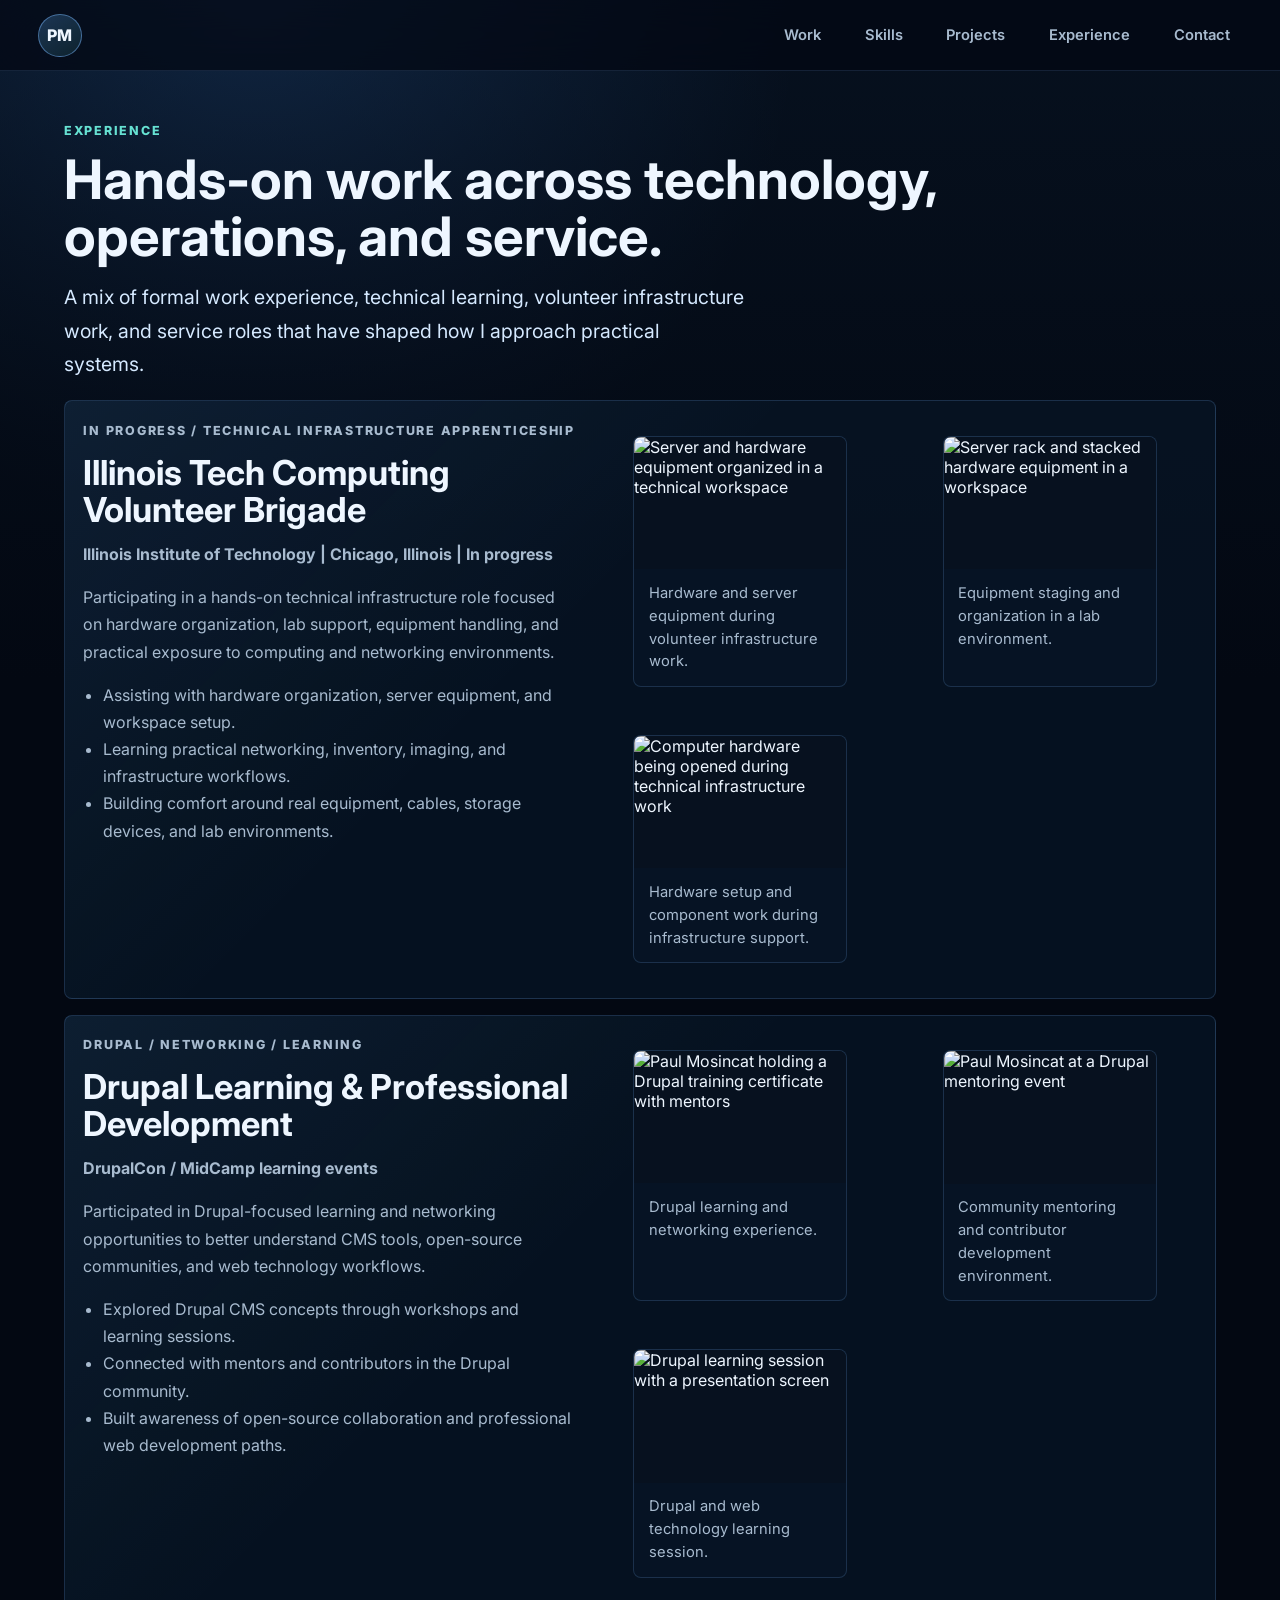
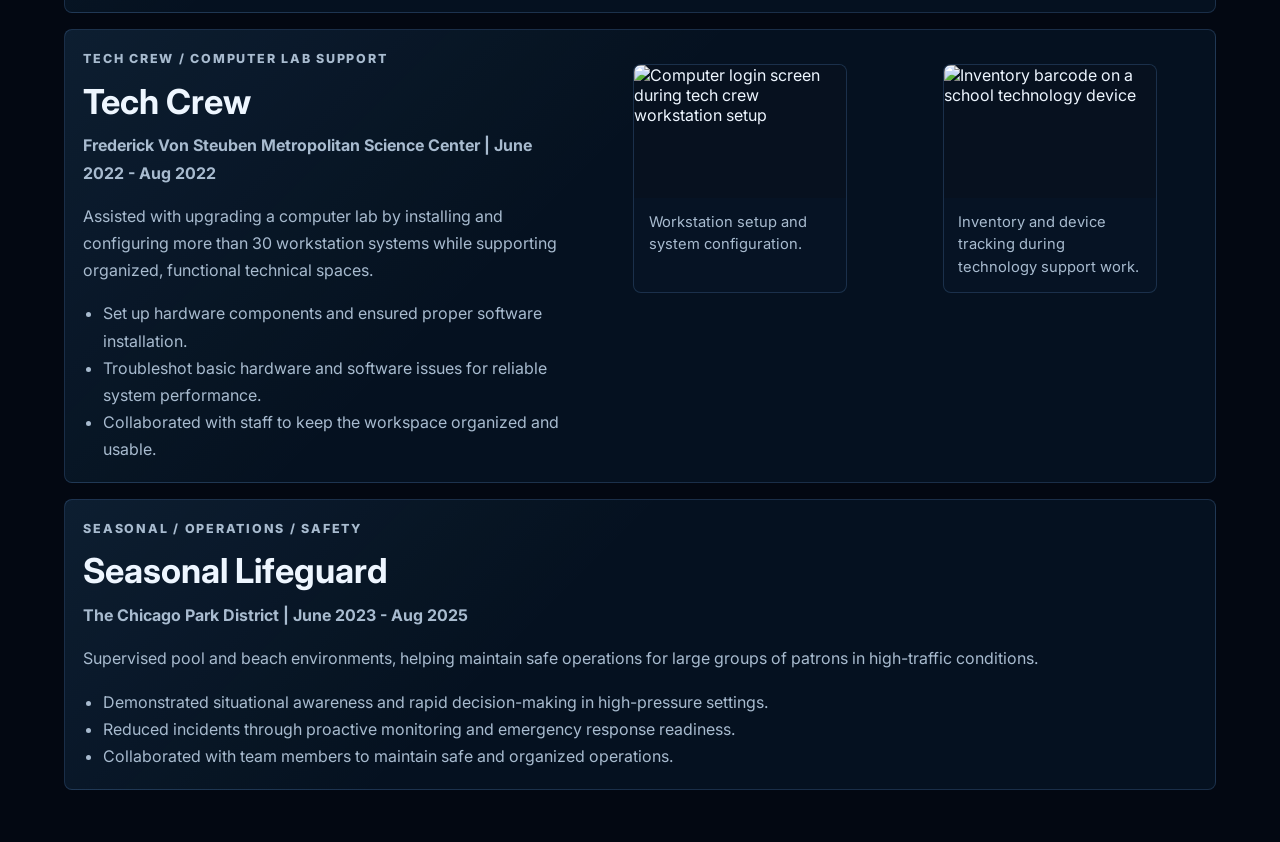
==== experience.html @ fd2a80db "Add files via upload" ====
<!doctype html>
<html lang="en">
  <head>
    <meta charset="utf-8">
    <meta name="viewport" content="width=device-width, initial-scale=1">
    <meta
      name="description"
      content="Experience page for Paul Mosincat, including technical, volunteer, Drupal, tech crew, and lifeguarding work."
    >
    <title>Experience | Paul Mosincat</title>
    <link rel="preconnect" href="https://fonts.googleapis.com">
    <link rel="preconnect" href="https://fonts.gstatic.com" crossorigin>
    <link
      href="https://fonts.googleapis.com/css2?family=Inter:wght@400;500;600;700;800&display=swap"
      rel="stylesheet"
    >
    <link rel="stylesheet" href="styles.css">
  </head>
  <body>
    <a class="skip-link" href="#main-content">Skip to main content</a>
    <header class="site-header">
      <a class="brand" href="index.html" aria-label="Home">PM</a>
      <nav class="nav" aria-label="Primary navigation">
        <a href="index.html#work">Work</a>
        <a href="index.html#skills">Skills</a>
        <a href="index.html#projects">Projects</a>
        <a href="experience.html" aria-current="page">Experience</a>
        <a href="index.html#contact">Contact</a>
      </nav>
    </header>

    <main class="experience-page" id="main-content">
      <section class="experience-hero">
        <p class="section-kicker">Experience</p>
        <h1>Hands-on work across technology, operations, and service.</h1>
        <p class="lead">
          A mix of formal work experience, technical learning, volunteer
          infrastructure work, and service roles that have shaped how I approach
          practical systems.
        </p>
      </section>

      <section class="experience-list" aria-label="Experience list">
        <article class="experience-item">
          <div class="experience-copy">
            <p class="project-type">In Progress / Technical Infrastructure Apprenticeship</p>
            <h2>Illinois Tech Computing Volunteer Brigade</h2>
            <p class="experience-meta">Illinois Institute of Technology | Chicago, Illinois | In progress</p>
            <p>
              Participating in a hands-on technical infrastructure role focused
              on hardware organization, lab support, equipment handling, and
              practical exposure to computing and networking environments.
            </p>
            <ul>
              <li>Assisting with hardware organization, server equipment, and workspace setup.</li>
              <li>Learning practical networking, inventory, imaging, and infrastructure workflows.</li>
              <li>Building comfort around real equipment, cables, storage devices, and lab environments.</li>
            </ul>
          </div>
          <div class="media-grid">
            <figure class="media-card">
              <img src="assets/experience/tech-volunteer-room.jpg" alt="Server and hardware equipment organized in a technical workspace">
              <figcaption>Hardware and server equipment during volunteer infrastructure work.</figcaption>
            </figure>
            <figure class="media-card">
              <img src="assets/experience/tech-volunteer-rack.jpg" alt="Server rack and stacked hardware equipment in a workspace">
              <figcaption>Equipment staging and organization in a lab environment.</figcaption>
            </figure>
            <figure class="media-card">
              <img src="assets/experience/tech-crew-hardware.jpg" alt="Computer hardware being opened during technical infrastructure work">
              <figcaption>Hardware setup and component work during infrastructure support.</figcaption>
            </figure>
          </div>
        </article>

        <article class="experience-item">
          <div class="experience-copy">
            <p class="project-type">Drupal / Networking / Learning</p>
            <h2>Drupal Learning &amp; Professional Development</h2>
            <p class="experience-meta">DrupalCon / MidCamp learning events</p>
            <p>
              Participated in Drupal-focused learning and networking
              opportunities to better understand CMS tools, open-source
              communities, and web technology workflows.
            </p>
            <ul>
              <li>Explored Drupal CMS concepts through workshops and learning sessions.</li>
              <li>Connected with mentors and contributors in the Drupal community.</li>
              <li>Built awareness of open-source collaboration and professional web development paths.</li>
            </ul>
          </div>
          <div class="media-grid">
            <figure class="media-card">
              <img src="assets/experience/drupal-certificate.jpg" alt="Paul Mosincat holding a Drupal training certificate with mentors">
              <figcaption>Drupal learning and networking experience.</figcaption>
            </figure>
            <figure class="media-card">
              <img src="assets/experience/drupal-mentoring.jpg" alt="Paul Mosincat at a Drupal mentoring event">
              <figcaption>Community mentoring and contributor development environment.</figcaption>
            </figure>
            <figure class="media-card">
              <img src="assets/experience/drupal-learning-session.jpg" alt="Drupal learning session with a presentation screen">
              <figcaption>Drupal and web technology learning session.</figcaption>
            </figure>
          </div>
        </article>

        <article class="experience-item">
          <div class="experience-copy">
            <p class="project-type">Tech Crew / Computer Lab Support</p>
            <h2>Tech Crew</h2>
            <p class="experience-meta">Frederick Von Steuben Metropolitan Science Center | June 2022 - Aug 2022</p>
            <p>
              Assisted with upgrading a computer lab by installing and
              configuring more than 30 workstation systems while supporting
              organized, functional technical spaces.
            </p>
            <ul>
              <li>Set up hardware components and ensured proper software installation.</li>
              <li>Troubleshot basic hardware and software issues for reliable system performance.</li>
              <li>Collaborated with staff to keep the workspace organized and usable.</li>
            </ul>
          </div>
          <div class="media-grid">
            <figure class="media-card">
              <img src="assets/experience/tech-crew-login.jpg" alt="Computer login screen during tech crew workstation setup">
              <figcaption>Workstation setup and system configuration.</figcaption>
            </figure>
            <figure class="media-card">
              <img src="assets/experience/tech-crew-barcode.jpg" alt="Inventory barcode on a school technology device">
              <figcaption>Inventory and device tracking during technology support work.</figcaption>
            </figure>
          </div>
        </article>

        <article class="experience-item">
          <div class="experience-copy">
            <p class="project-type">Seasonal / Operations / Safety</p>
            <h2>Seasonal Lifeguard</h2>
            <p class="experience-meta">The Chicago Park District | June 2023 - Aug 2025</p>
            <p>
              Supervised pool and beach environments, helping maintain safe
              operations for large groups of patrons in high-traffic conditions.
            </p>
            <ul>
              <li>Demonstrated situational awareness and rapid decision-making in high-pressure settings.</li>
              <li>Reduced incidents through proactive monitoring and emergency response readiness.</li>
              <li>Collaborated with team members to maintain safe and organized operations.</li>
            </ul>
          </div>
        </article>
      </section>
    </main>
  </body>
</html>
---- styles.css ----
:root {
  --bg: #07111f;
  --bg-deep: #030812;
  --panel: rgba(9, 24, 42, 0.78);
  --panel-solid: #0d2036;
  --line: rgba(122, 184, 255, 0.24);
  --line-strong: rgba(122, 184, 255, 0.48);
  --text: #eef6ff;
  --muted: #a8bbcf;
  --soft: #d5e9ff;
  --accent: #63b3ff;
  --accent-2: #66e1d2;
  --success: #9df0b2;
  --shadow: 0 24px 80px rgba(0, 0, 0, 0.36);
  --container: min(72rem, 92%);
  --narrow-container: min(56rem, 92%);
  --section-space: 3.25rem;
  --page-space: 3.25rem;
  --stack-gap: 1rem;
}

* {
  box-sizing: border-box;
}

html {
  scroll-behavior: smooth;
  scroll-padding-top: 5.5rem;
}

@media (prefers-reduced-motion: reduce) {
  html {
    scroll-behavior: auto;
  }

  *,
  *::before,
  *::after {
    animation-duration: 0.001ms !important;
    animation-iteration-count: 1 !important;
    scroll-behavior: auto !important;
    transition-duration: 0.001ms !important;
  }
}

body {
  margin: 0;
  overflow-x: hidden;
  font-family: Inter, system-ui, -apple-system, BlinkMacSystemFont, "Segoe UI", sans-serif;
  color: var(--text);
  background:
    linear-gradient(180deg, rgba(5, 16, 30, 0.3), var(--bg-deep) 680px),
    radial-gradient(circle at 20% 0%, rgba(70, 151, 255, 0.24), transparent 34rem),
    var(--bg);
}

a {
  color: inherit;
}

a:focus-visible,
button:focus-visible {
  outline: 3px solid var(--accent-2);
  outline-offset: 4px;
}

.skip-link {
  position: absolute;
  left: 1rem;
  top: 1rem;
  z-index: 20;
  transform: translateY(-160%);
  padding: 0.75rem 1rem;
  border-radius: 6px;
  color: #06101d;
  background: var(--accent-2);
  font-weight: 800;
  text-decoration: none;
}

.skip-link:focus {
  transform: translateY(0);
}

.site-header {
  position: sticky;
  top: 0;
  z-index: 10;
  display: flex;
  align-items: center;
  justify-content: space-between;
  gap: 1rem;
  width: 100%;
  padding: 0.85rem max(1rem, 3%);
  background: rgba(3, 8, 18, 0.72);
  border-bottom: 1px solid rgba(122, 184, 255, 0.14);
  backdrop-filter: blur(18px);
}

.brand {
  display: inline-grid;
  width: 2.7rem;
  height: 2.7rem;
  place-items: center;
  border: 1px solid var(--line-strong);
  border-radius: 50%;
  color: var(--text);
  font-weight: 800;
  text-decoration: none;
  background: linear-gradient(145deg, rgba(99, 179, 255, 0.25), rgba(102, 225, 210, 0.1));
}

.nav {
  display: flex;
  align-items: center;
  justify-content: flex-end;
  gap: 1.35rem;
  min-width: 0;
  flex-wrap: wrap;
  color: var(--muted);
  font-size: 0.92rem;
  font-weight: 600;
}

.nav a {
  padding: 0.55rem 0.7rem;
  border-radius: 6px;
  white-space: nowrap;
  text-decoration: none;
  transition: color 180ms ease, background-color 180ms ease;
}

.nav a:hover,
.nav a:focus-visible {
  color: var(--text);
  background: rgba(99, 179, 255, 0.12);
}

.hero {
  position: relative;
  min-height: 34rem;
  overflow: hidden;
  border-bottom: 1px solid rgba(122, 184, 255, 0.16);
}

.hero-bg {
  position: absolute;
  inset: 0;
  background:
    linear-gradient(90deg, rgba(3, 8, 18, 0.88), rgba(7, 17, 31, 0.5) 44%, rgba(3, 8, 18, 0.94)),
    linear-gradient(180deg, transparent, rgba(3, 8, 18, 0.92)),
    repeating-linear-gradient(90deg, transparent 0 78px, rgba(122, 184, 255, 0.06) 79px 80px),
    repeating-linear-gradient(0deg, transparent 0 78px, rgba(122, 184, 255, 0.05) 79px 80px);
}

.city,
.server-racks,
.network-lines {
  position: absolute;
  inset: auto 0 0;
  pointer-events: none;
}

.city {
  left: 0;
  width: 42%;
  height: 45%;
  opacity: 0.66;
  background:
    linear-gradient(to top, #0b1728 0 42%, transparent 42%),
    linear-gradient(to top, #102640 0 64%, transparent 64%) 7% 100% / 9% 74%,
    linear-gradient(to top, #132d4b 0 72%, transparent 72%) 19% 100% / 11% 86%,
    linear-gradient(to top, #0d223a 0 58%, transparent 58%) 34% 100% / 10% 68%,
    linear-gradient(to top, #173657 0 77%, transparent 77%) 48% 100% / 12% 82%,
    linear-gradient(to top, #102640 0 51%, transparent 51%) 64% 100% / 9% 62%,
    linear-gradient(to top, #14304e 0 69%, transparent 69%) 78% 100% / 10% 74%;
  background-repeat: no-repeat;
  filter: drop-shadow(0 -18px 34px rgba(99, 179, 255, 0.12));
}

.server-racks {
  right: 0;
  left: auto;
  width: 42%;
  height: 100%;
  opacity: 0.54;
  background:
    repeating-linear-gradient(90deg, rgba(99, 179, 255, 0.08) 0 1px, transparent 1px 28px),
    repeating-linear-gradient(0deg, rgba(99, 179, 255, 0.09) 0 1px, transparent 1px 18px),
    linear-gradient(90deg, transparent, rgba(28, 90, 150, 0.42));
  mask-image: linear-gradient(90deg, transparent, black 22%);
}

.network-lines {
  top: 0;
  height: 58%;
  opacity: 0.76;
  background:
    radial-gradient(circle at 14% 34%, var(--accent) 0 2px, transparent 3px),
    radial-gradient(circle at 30% 14%, var(--soft) 0 2px, transparent 3px),
    radial-gradient(circle at 48% 42%, var(--accent-2) 0 2px, transparent 3px),
    radial-gradient(circle at 66% 22%, var(--accent) 0 2px, transparent 3px),
    radial-gradient(circle at 82% 44%, var(--soft) 0 2px, transparent 3px),
    linear-gradient(25deg, transparent 14%, rgba(122, 184, 255, 0.38) 14.2%, transparent 14.6%),
    linear-gradient(338deg, transparent 29%, rgba(122, 184, 255, 0.28) 29.2%, transparent 29.6%),
    linear-gradient(12deg, transparent 47%, rgba(102, 225, 210, 0.25) 47.2%, transparent 47.5%);
}

.hero-content {
  position: relative;
  z-index: 1;
  display: grid;
  grid-template-columns: minmax(10rem, 28%) minmax(0, 1fr);
  align-items: center;
  gap: 6%;
  min-height: 34rem;
  width: var(--container);
  margin: 0 auto;
  padding: 4.5rem 0;
}

.profile-card {
  display: grid;
  justify-items: center;
  gap: 0.9rem;
}

.avatar {
  width: min(100%, 13.5rem);
  min-width: 8rem;
  aspect-ratio: 1;
  border: 5px solid rgba(238, 246, 255, 0.92);
  border-radius: 50%;
  object-fit: cover;
  object-position: center;
  box-shadow: var(--shadow);
}

.availability {
  margin: 0;
  color: var(--success);
  font-size: 0.82rem;
  font-weight: 800;
  letter-spacing: 0.08em;
  text-transform: uppercase;
}

.intro {
  max-width: 760px;
}

.eyebrow,
.section-kicker,
.project-type {
  color: var(--accent-2);
  font-size: 0.78rem;
  font-weight: 800;
  letter-spacing: 0.14em;
  margin: 0 0 0.8rem;
  text-transform: uppercase;
}

h1,
h2,
h3,
p {
  margin-top: 0;
}

h1 {
  max-width: 860px;
  margin-bottom: 1rem;
  font-size: 5.9rem;
  line-height: 0.92;
}

h2 {
  margin-bottom: 0.8rem;
  font-size: 3.05rem;
  line-height: 1.02;
}

h3 {
  margin-bottom: 0.65rem;
  font-size: 1.12rem;
}

.lead {
  max-width: 680px;
  color: var(--soft);
  font-size: 1.22rem;
  line-height: 1.7;
}

.hero-actions,
.contact-actions {
  display: flex;
  flex-wrap: wrap;
  gap: 0.85rem;
  margin-top: 1.6rem;
}

.button {
  display: inline-flex;
  min-height: 2.9rem;
  align-items: center;
  justify-content: center;
  padding: 0.8rem 1.05rem;
  border-radius: 6px;
  font-weight: 800;
  text-decoration: none;
}

.primary {
  color: #06101d;
  background: linear-gradient(135deg, var(--accent), var(--accent-2));
}

.secondary {
  color: var(--text);
  border: 1px solid var(--line-strong);
  background: rgba(8, 21, 38, 0.58);
}

.section {
  scroll-margin-top: 5.5rem;
  width: var(--container);
  margin: 0 auto;
  padding: var(--section-space) 0;
}

.about {
  display: grid;
  grid-template-columns: 0.9fr 1.1fr;
  gap: 5%;
  color: var(--soft);
  font-size: 1.1rem;
  line-height: 1.8;
}

.about h2,
.split h2,
.section-heading h2,
.contact h2 {
  color: var(--text);
}

.stats {
  display: grid;
  grid-template-columns: repeat(3, 1fr);
  gap: var(--stack-gap);
  padding-top: 0;
}

.stats article,
.project-card {
  min-height: 100%;
  border: 1px solid rgba(122, 184, 255, 0.18);
  border-radius: 8px;
  background: linear-gradient(180deg, rgba(13, 32, 54, 0.92), rgba(8, 20, 35, 0.72));
  box-shadow: 0 18px 60px rgba(0, 0, 0, 0.22);
}

.stats article {
  padding: 1.35rem;
}

.stats span {
  display: block;
  margin-bottom: 1.2rem;
  color: var(--accent);
  font-weight: 800;
}

.stats p,
.project-card p,
.split p,
.contact p {
  color: var(--muted);
  line-height: 1.7;
}

.project-card .project-meta {
  margin-top: 0.35rem;
  color: var(--soft);
  font-size: 0.92rem;
  font-weight: 700;
}

.split {
  display: grid;
  grid-template-columns: minmax(16rem, 0.8fr) minmax(0, 1.2fr);
  gap: 4%;
  align-items: start;
}

.split > div:first-child {
  position: sticky;
  top: 6rem;
}

.skill-groups {
  display: grid;
  gap: 0.75rem;
}

.skill-group {
  padding: 0.85rem 1rem;
  border: 1px solid rgba(122, 184, 255, 0.18);
  border-radius: 8px;
  background: rgba(8, 21, 38, 0.58);
}

.skill-group h3 {
  margin-bottom: 0.7rem;
  color: var(--text);
  font-size: 1rem;
}

.skill-grid {
  display: flex;
  flex-wrap: wrap;
  gap: 0.55rem;
}

.skill-grid span {
  padding: 0.58rem 0.75rem;
  border: 1px solid rgba(122, 184, 255, 0.2);
  border-radius: 6px;
  color: var(--soft);
  background: rgba(10, 26, 45, 0.82);
}

.section-heading {
  display: flex;
  align-items: end;
  justify-content: space-between;
  gap: 1.5rem;
  margin-bottom: 1.4rem;
}

.text-link,
.project-card a {
  color: var(--accent-2);
  font-weight: 800;
  text-decoration: none;
}

.text-link:hover,
.project-card a:hover {
  text-decoration: underline;
}

.project-carousel {
  display: grid;
  grid-template-columns: 3rem minmax(0, 1fr) 3rem;
  align-items: stretch;
  gap: var(--stack-gap);
}

.project-window {
  overflow: hidden;
}

.project-track {
  display: flex;
  transition: transform 240ms ease;
}

.project-card {
  display: flex;
  min-width: 100%;
  min-height: 15rem;
  flex-direction: column;
  padding: 1.35rem;
}

.project-card a {
  margin-top: auto;
}

.carousel-button {
  width: 3rem;
  min-height: 100%;
  border: 1px solid rgba(122, 184, 255, 0.22);
  border-radius: 8px;
  color: var(--text);
  background: rgba(8, 21, 38, 0.72);
  cursor: pointer;
  font-size: 2rem;
  line-height: 1;
}

.carousel-button:hover {
  border-color: var(--line-strong);
  background: rgba(13, 32, 54, 0.92);
}

.carousel-dots {
  display: flex;
  justify-content: center;
  gap: 0.55rem;
  margin-top: 1rem;
}

.carousel-dots button {
  width: 0.65rem;
  height: 0.65rem;
  border: 0;
  border-radius: 50%;
  background: rgba(168, 187, 207, 0.44);
  cursor: pointer;
}

.carousel-dots button[aria-current="true"] {
  background: var(--accent-2);
}

.carousel-controls {
  display: flex;
  justify-content: center;
  margin-top: 0.9rem;
}

.text-button {
  border: 0;
  color: var(--accent-2);
  background: transparent;
  cursor: pointer;
  font: inherit;
  font-weight: 800;
}

.text-button:hover {
  text-decoration: underline;
}

.project-page {
  width: var(--narrow-container);
  margin: 0 auto;
  padding: var(--page-space) 0;
}

.experience-page {
  width: var(--container);
  margin: 0 auto;
  padding: var(--page-space) 0;
}

.experience-hero {
  max-width: 58rem;
  margin-bottom: var(--stack-gap);
}

.experience-hero h1,
.project-page h1 {
  max-width: 58rem;
  font-size: 3.4rem;
  line-height: 1.05;
}

.experience-list {
  display: grid;
  gap: var(--stack-gap);
}

.experience-item {
  display: grid;
  grid-template-columns: minmax(0, 0.9fr) minmax(18rem, 1.1fr);
  gap: var(--stack-gap);
  align-items: start;
  padding: 1.15rem;
  border: 1px solid rgba(122, 184, 255, 0.18);
  border-radius: 8px;
  background:
    linear-gradient(135deg, rgba(99, 179, 255, 0.08), transparent 42%),
    rgba(8, 21, 38, 0.72);
}

.experience-item:last-child {
  grid-template-columns: 1fr;
}

.experience-copy p,
.experience-copy li {
  color: var(--muted);
  line-height: 1.7;
}

.experience-item h2 {
  max-width: 34rem;
  font-size: 2.15rem;
  line-height: 1.08;
}

.experience-copy ul {
  margin: 0.85rem 0 0;
  padding-left: 1.2rem;
}

.experience-meta {
  margin-bottom: 1rem;
  color: var(--soft);
  font-weight: 700;
}

.project-page .lead {
  max-width: 760px;
}

.project-details {
  display: grid;
  gap: var(--stack-gap);
  margin-top: var(--stack-gap);
}

.detail-block {
  padding: 1.15rem;
  border: 1px solid rgba(122, 184, 255, 0.18);
  border-radius: 8px;
  background: rgba(8, 21, 38, 0.72);
}

.detail-block ul {
  margin: 0;
  padding-left: 1.2rem;
  color: var(--muted);
  line-height: 1.8;
}

.process-media {
  display: grid;
  gap: var(--stack-gap);
  margin-top: var(--stack-gap);
}

.media-grid {
  display: grid;
  grid-template-columns: repeat(2, minmax(0, 1fr));
  gap: var(--stack-gap);
}

.media-card {
  overflow: hidden;
  border: 1px solid rgba(122, 184, 255, 0.18);
  border-radius: 8px;
  background: rgba(8, 21, 38, 0.72);
}

.media-card img,
.media-card video,
.artifact-preview {
  display: block;
  width: 100%;
  aspect-ratio: 16 / 10;
  object-fit: cover;
  background: #07111f;
}

.artifact-preview {
  min-height: 24rem;
  border: 0;
}

.media-card figcaption,
.artifact-link {
  display: block;
  padding: 0.8rem 0.9rem;
  color: var(--muted);
  font-size: 0.92rem;
  line-height: 1.55;
}

.artifact-link {
  color: var(--accent-2);
  font-weight: 800;
  text-decoration: none;
}

.back-link {
  display: inline-block;
  margin-bottom: 2rem;
  color: var(--accent-2);
  font-weight: 800;
  text-decoration: none;
}

.contact {
  scroll-margin-top: 5.5rem;
  display: flex;
  width: var(--container);
  align-items: center;
  justify-content: space-between;
  gap: 2rem;
  margin: var(--section-space) auto;
  padding: 2rem;
  border: 1px solid rgba(122, 184, 255, 0.22);
  border-radius: 8px;
  background:
    linear-gradient(135deg, rgba(99, 179, 255, 0.14), transparent 42%),
    rgba(8, 21, 38, 0.86);
}

.contact > div:first-child {
  max-width: 650px;
}

@media (max-width: 1100px) {
  .hero-content {
    grid-template-columns: minmax(9rem, 26%) minmax(0, 1fr);
    gap: 4%;
  }

  h1 {
    font-size: 5rem;
  }
}

@media (max-width: 820px) {
  .site-header {
    align-items: center;
  }

  .nav {
    gap: 0.9rem;
    justify-content: flex-end;
  }

  .hero-content,
  .about,
  .split,
  .stats {
    grid-template-columns: 1fr;
  }

  .hero-content {
    align-items: center;
    gap: 2rem;
    min-height: auto;
    padding: 5rem 0 4rem;
  }

  h1 {
    font-size: 4.25rem;
  }

  h2 {
    font-size: 2.45rem;
  }

  .lead {
    font-size: 1.12rem;
  }

  .profile-card {
    justify-items: start;
  }

  .split > div:first-child {
    position: static;
  }

  .city,
  .server-racks {
    width: 70%;
  }

  .section-heading,
  .contact {
    align-items: flex-start;
    flex-direction: column;
  }

  .project-carousel {
    grid-template-columns: 2.6rem minmax(0, 1fr) 2.6rem;
  }

  .carousel-button {
    width: 2.6rem;
  }

  .project-page h1 {
    font-size: 3.1rem;
  }

  .experience-hero h1 {
    font-size: 3.1rem;
  }

  .experience-item {
    grid-template-columns: 1fr;
  }

  .media-grid {
    grid-template-columns: 1fr;
  }

  .artifact-preview {
    min-height: 18rem;
  }
}

@media (max-width: 520px) {
  .site-header {
    position: sticky;
    align-items: flex-start;
  }

  .nav {
    gap: 0.65rem;
    font-size: 0.84rem;
    max-width: 14rem;
  }

  .hero {
    min-height: auto;
  }

  .hero-content {
    min-height: auto;
    padding: 3.5rem 0 3rem;
  }

  h1 {
    font-size: 2.75rem;
  }

  h2 {
    font-size: 2rem;
  }

  .experience-hero h1 {
    font-size: 2.75rem;
  }

  .button {
    width: 100%;
  }
}

@media (max-height: 760px) and (min-width: 821px) {
  .hero,
  .hero-content {
    min-height: auto;
  }

  .hero-content {
    padding: 4rem 0 3rem;
  }

  h1 {
    font-size: 4.8rem;
  }
}
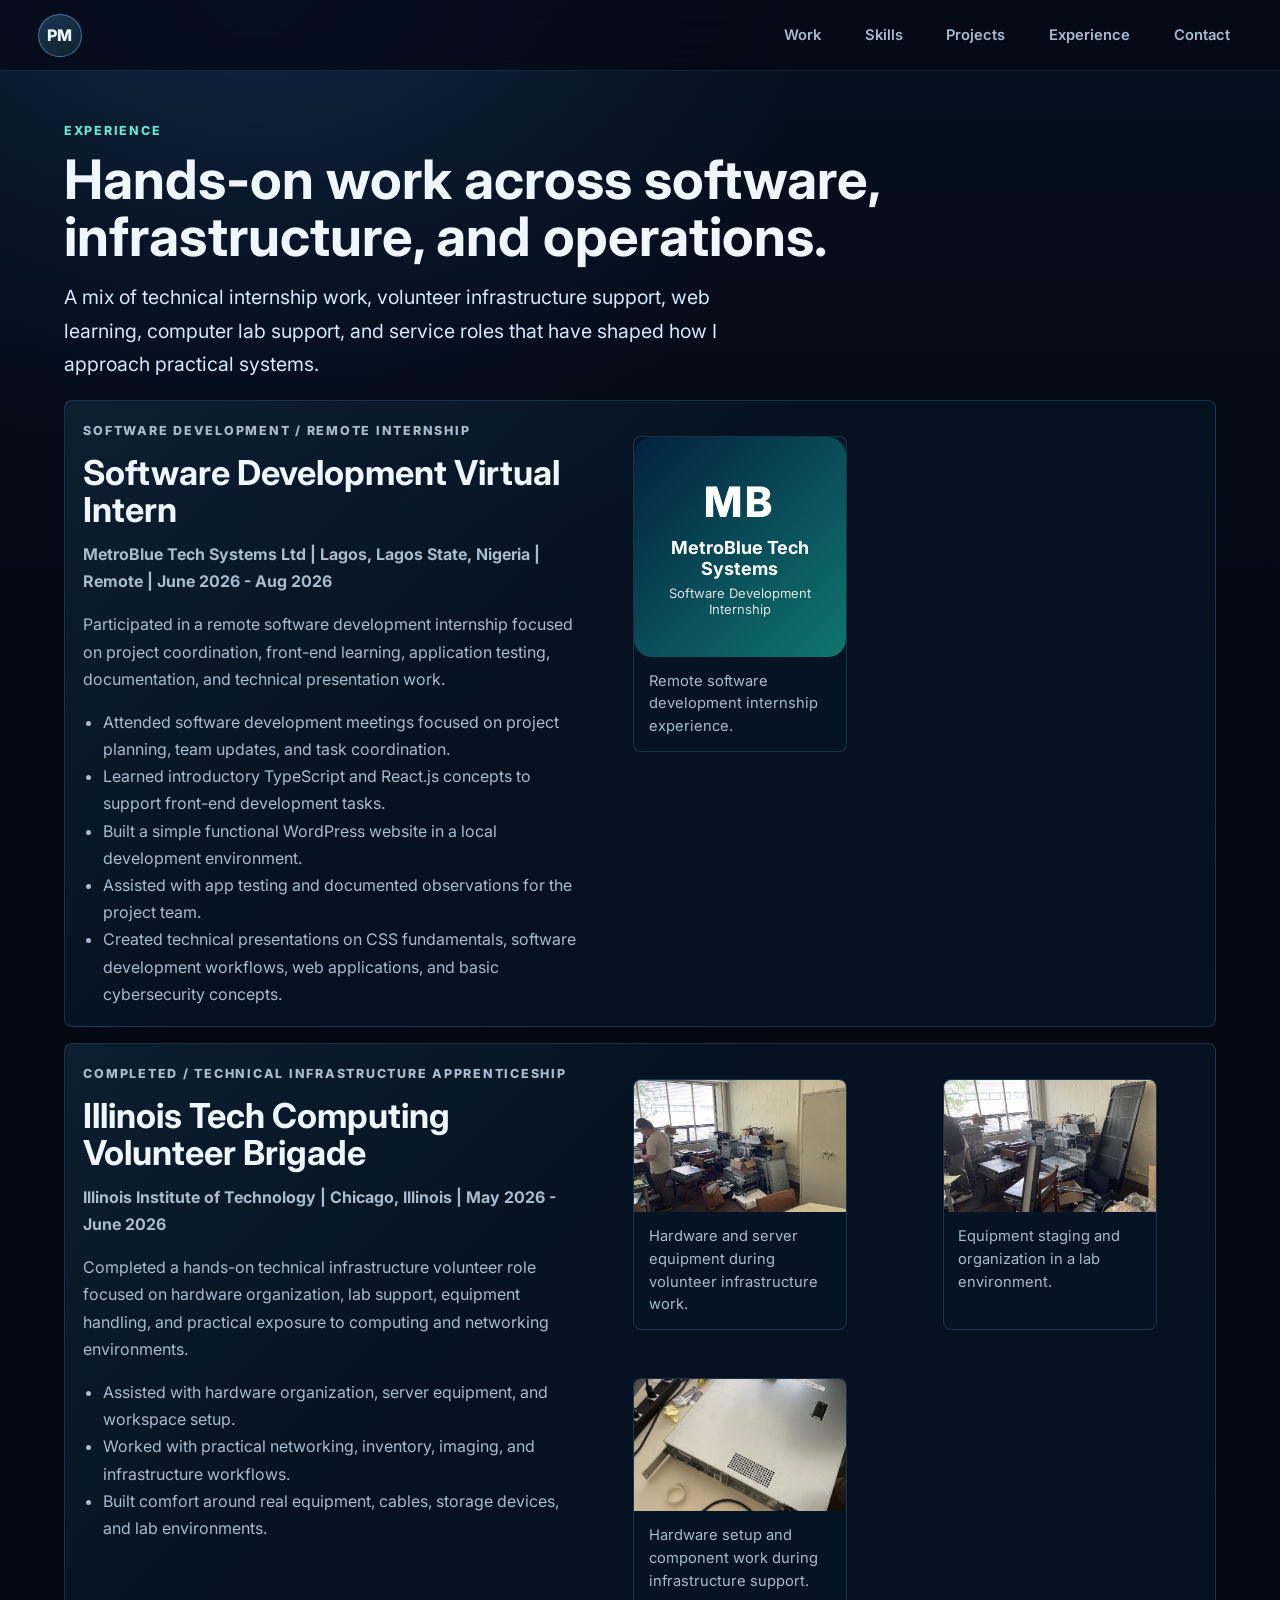
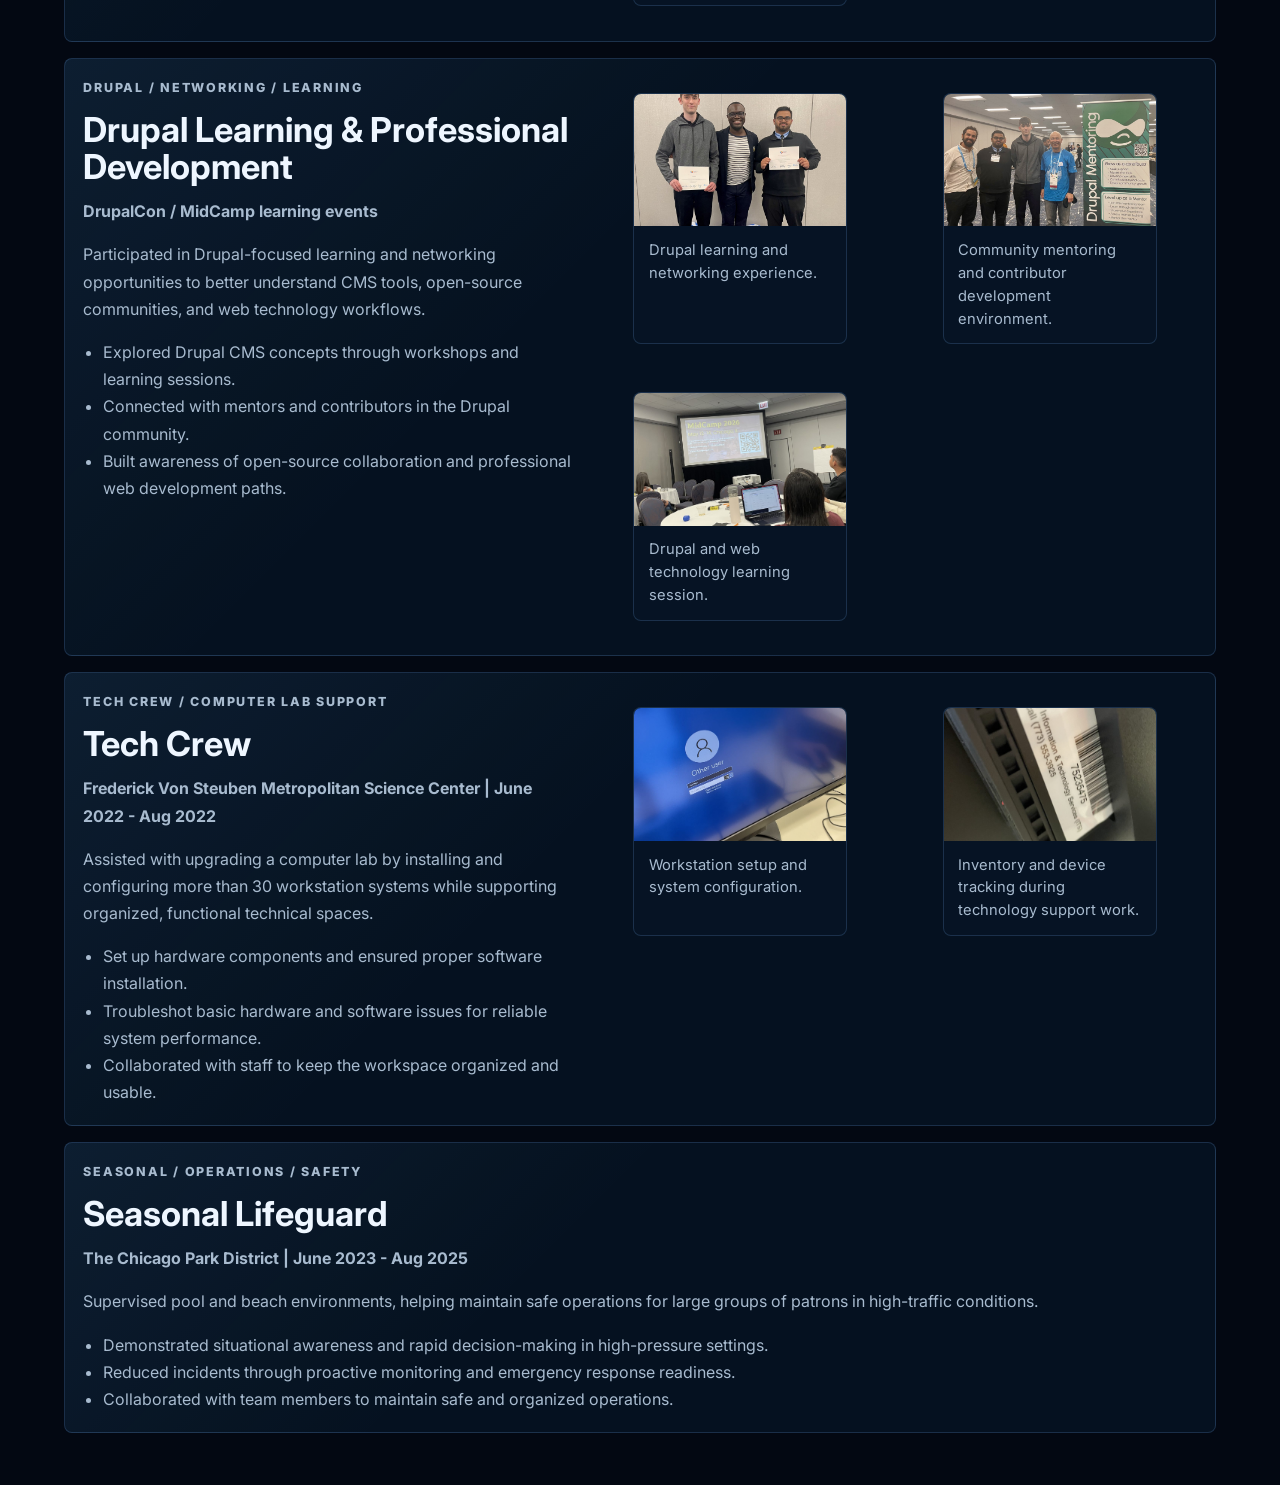
==== commit c2b346e2: "Revise experience details for clarity and relevance Updated the experience page to reflect new inter" ====
--- a/experience.html
+++ b/experience.html
@@ -5,7 +5,7 @@
     <meta name="viewport" content="width=device-width, initial-scale=1">
     <meta
       name="description"
-      content="Experience page for Paul Mosincat, including technical, volunteer, Drupal, tech crew, and lifeguarding work."
+      content="Experience page for Paul Mosincat, including software development, technical infrastructure, Drupal, tech crew, and service work."
     >
     <title>Experience | Paul Mosincat</title>
     <link rel="preconnect" href="https://fonts.googleapis.com">
@@ -32,29 +32,65 @@
     <main class="experience-page" id="main-content">
       <section class="experience-hero">
         <p class="section-kicker">Experience</p>
-        <h1>Hands-on work across technology, operations, and service.</h1>
+        <h1>Hands-on work across software, infrastructure, and operations.</h1>
         <p class="lead">
-          A mix of formal work experience, technical learning, volunteer
-          infrastructure work, and service roles that have shaped how I approach
-          practical systems.
+          A mix of technical internship work, volunteer infrastructure support,
+          web learning, computer lab support, and service roles that have shaped
+          how I approach practical systems.
         </p>
       </section>
 
       <section class="experience-list" aria-label="Experience list">
         <article class="experience-item">
           <div class="experience-copy">
-            <p class="project-type">In Progress / Technical Infrastructure Apprenticeship</p>
+            <p class="project-type">Software Development / Remote Internship</p>
+            <h2>Software Development Virtual Intern</h2>
+            <p class="experience-meta">MetroBlue Tech Systems Ltd | Lagos, Lagos State, Nigeria | Remote | June 2026 - Aug 2026</p>
+            <p>
+              Participated in a remote software development internship focused
+              on project coordination, front-end learning, application testing,
+              documentation, and technical presentation work.
+            </p>
+            <ul>
+              <li>Attended software development meetings focused on project planning, team updates, and task coordination.</li>
+              <li>Learned introductory TypeScript and React.js concepts to support front-end development tasks.</li>
+              <li>Built a simple functional WordPress website in a local development environment.</li>
+              <li>Assisted with app testing and documented observations for the project team.</li>
+              <li>Created technical presentations on CSS fundamentals, software development workflows, web applications, and basic cybersecurity concepts.</li>
+            </ul>
+          </div>
+          <div class="media-grid">
+            <figure class="media-card">
+              <div
+                role="img"
+                aria-label="MetroBlue Tech Systems logo-style card"
+                style="display: grid; place-items: center; min-height: 220px; border-radius: 18px; background: linear-gradient(135deg, #03213f, #0f766e); color: white; text-align: center; padding: 24px;"
+              >
+                <div>
+                  <div style="font-size: 42px; font-weight: 800; letter-spacing: 0.08em;">MB</div>
+                  <div style="margin-top: 10px; font-size: 18px; font-weight: 700;">MetroBlue Tech Systems</div>
+                  <div style="margin-top: 6px; font-size: 13px; opacity: 0.85;">Software Development Internship</div>
+                </div>
+              </div>
+              <figcaption>Remote software development internship experience.</figcaption>
+            </figure>
+          </div>
+        </article>
+
+        <article class="experience-item">
+          <div class="experience-copy">
+            <p class="project-type">Completed / Technical Infrastructure Apprenticeship</p>
             <h2>Illinois Tech Computing Volunteer Brigade</h2>
-            <p class="experience-meta">Illinois Institute of Technology | Chicago, Illinois | In progress</p>
+            <p class="experience-meta">Illinois Institute of Technology | Chicago, Illinois | May 2026 - June 2026</p>
             <p>
-              Participating in a hands-on technical infrastructure role focused
+              Completed a hands-on technical infrastructure volunteer role focused
               on hardware organization, lab support, equipment handling, and
               practical exposure to computing and networking environments.
             </p>
             <ul>
-              <li>Assisting with hardware organization, server equipment, and workspace setup.</li>
-              <li>Learning practical networking, inventory, imaging, and infrastructure workflows.</li>
-              <li>Building comfort around real equipment, cables, storage devices, and lab environments.</li>
+              <li>Assisted with hardware organization, server equipment, and workspace setup.</li>
+              <li>Worked with practical networking, inventory, imaging, and infrastructure workflows.</li>
+              <li>Built comfort around real equipment, cables, storage devices, and lab environments.</li>
             </ul>
           </div>
           <div class="media-grid">
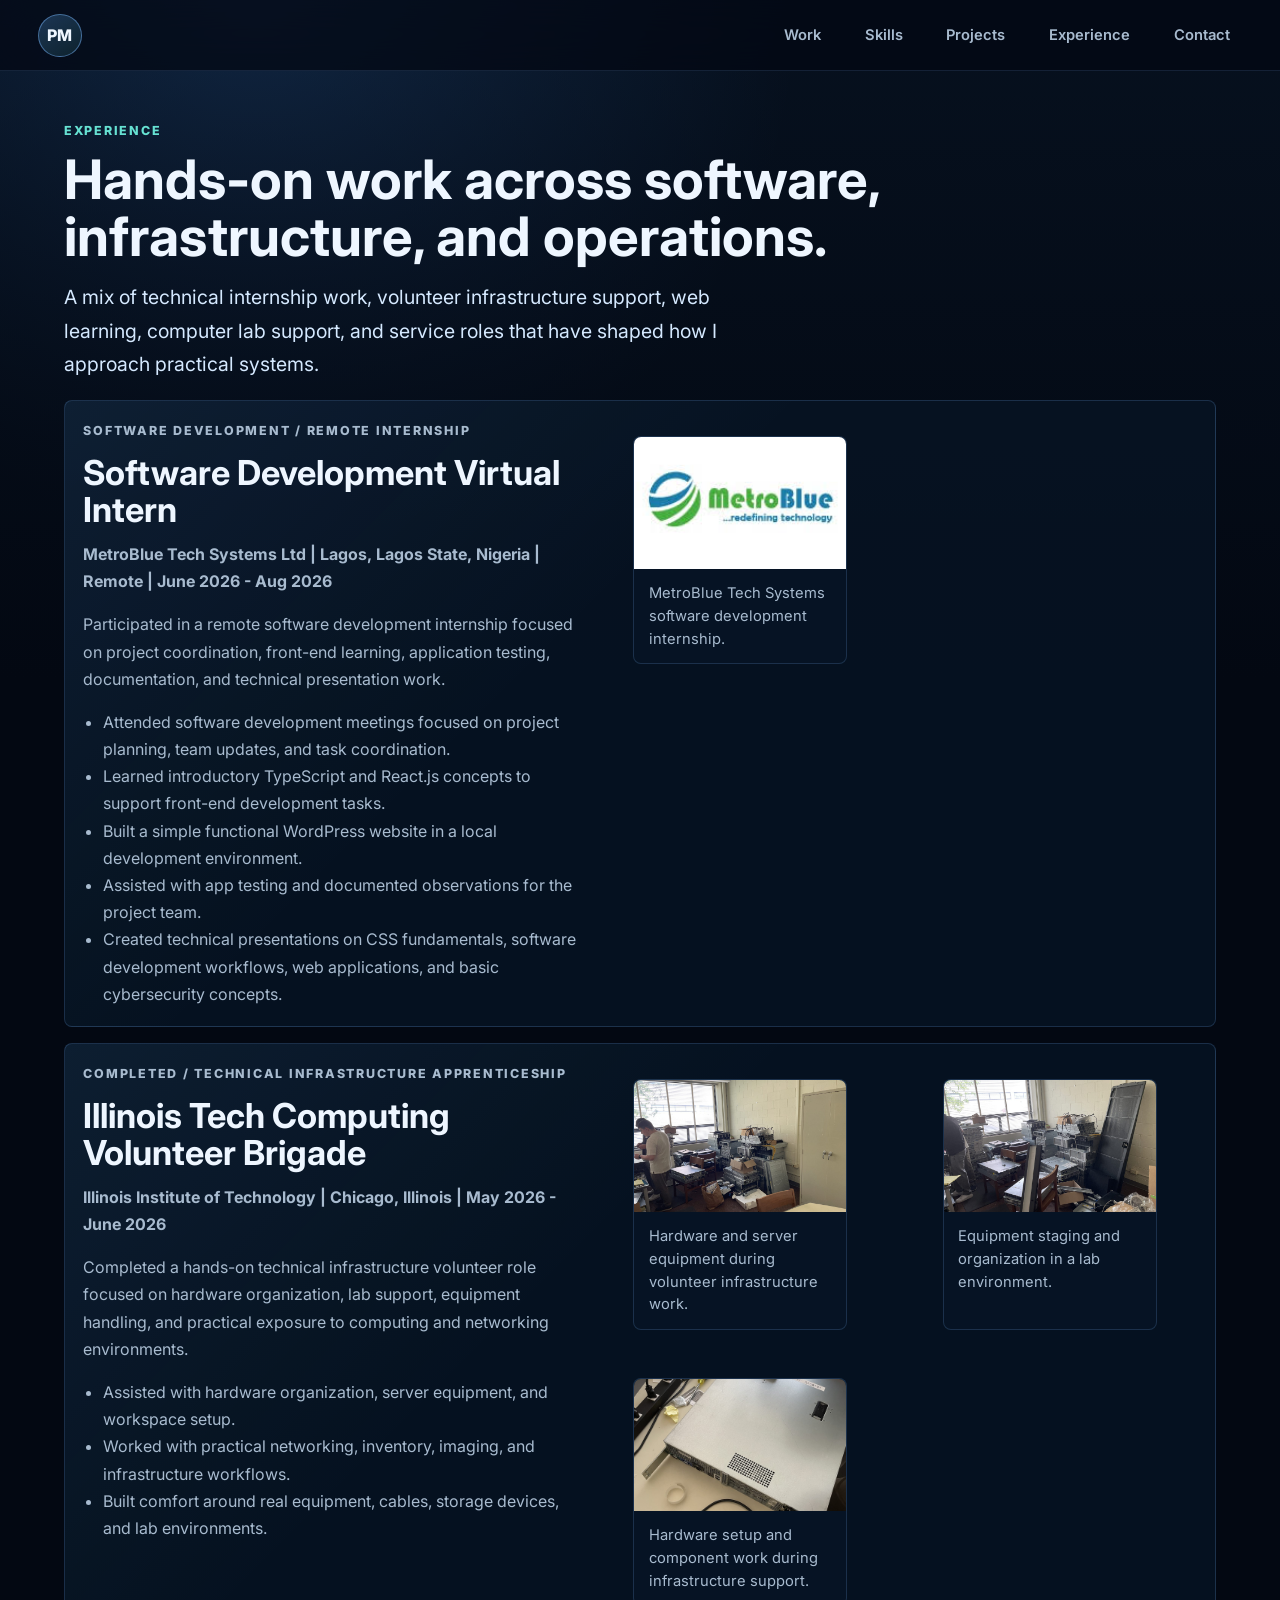
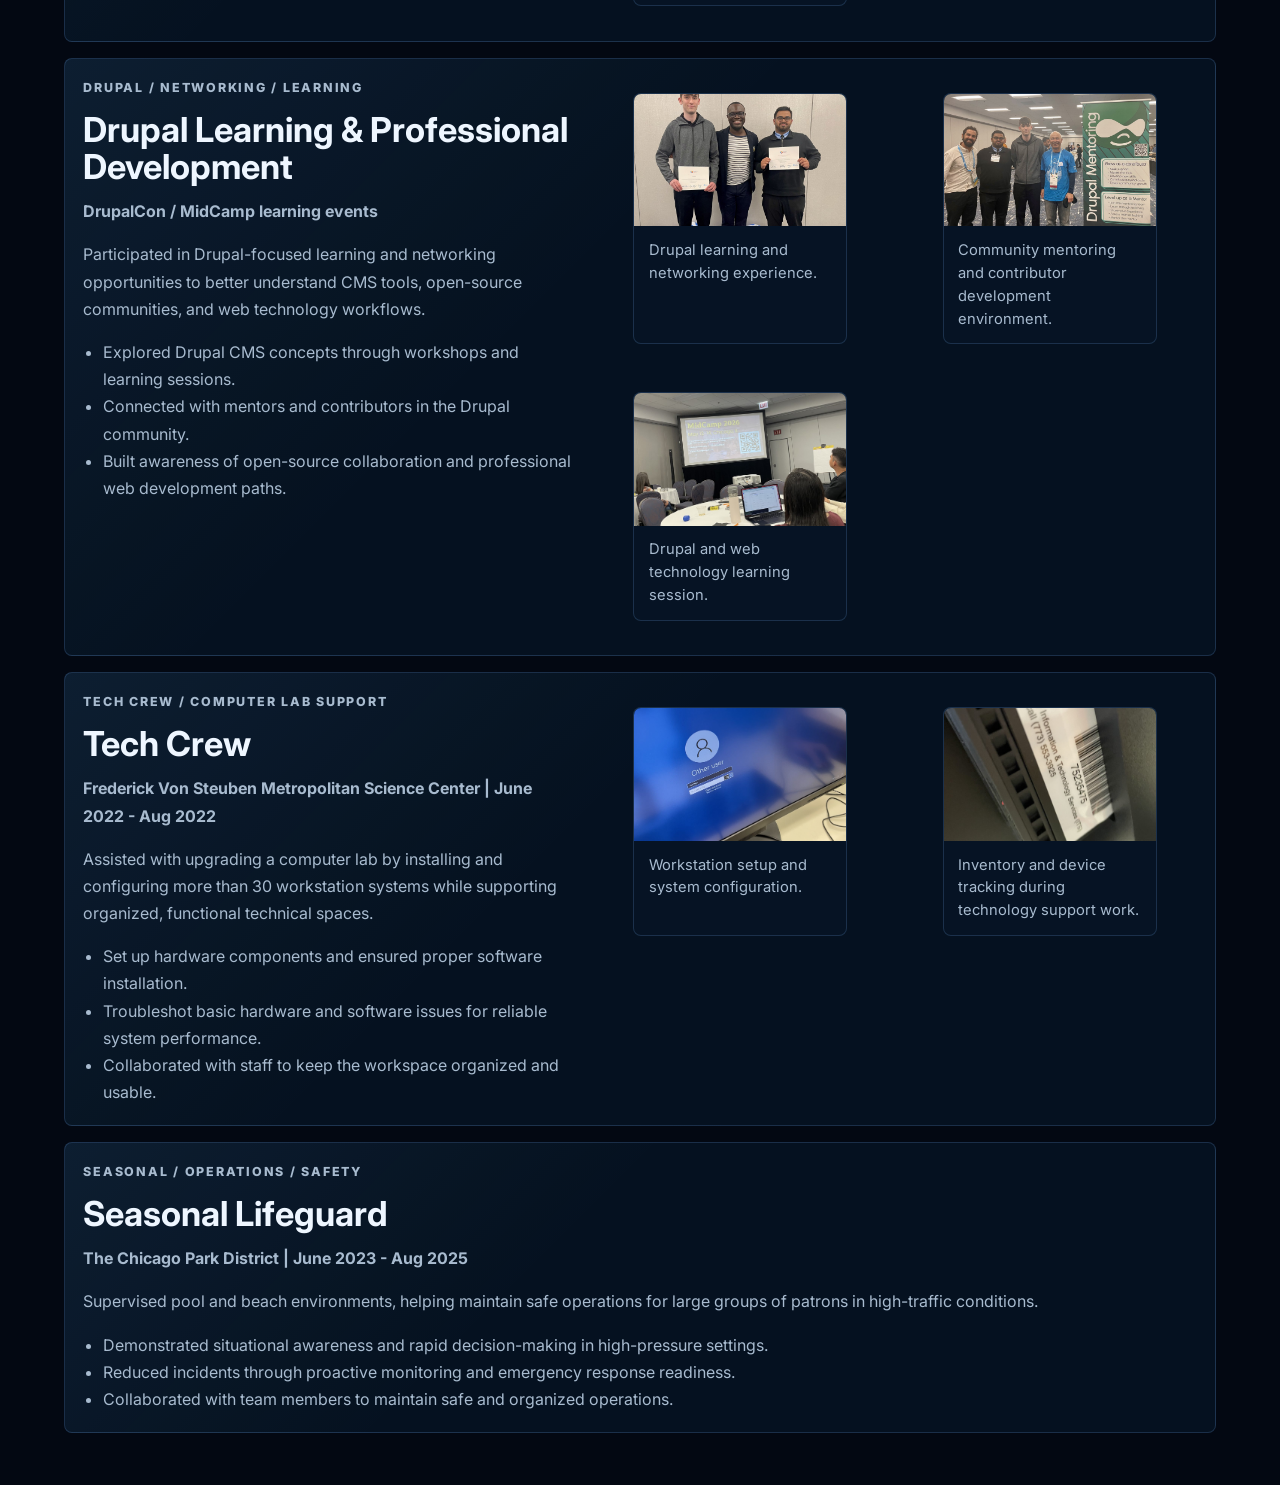
==== commit 47a1006c: "Update MetroBlue Tech Systems logo display Replaced the MetroBlue Tech Systems logo card with an ima" ====
--- a/experience.html
+++ b/experience.html
@@ -60,21 +60,11 @@
             </ul>
           </div>
           <div class="media-grid">
-            <figure class="media-card">
-              <div
-                role="img"
-                aria-label="MetroBlue Tech Systems logo-style card"
-                style="display: grid; place-items: center; min-height: 220px; border-radius: 18px; background: linear-gradient(135deg, #03213f, #0f766e); color: white; text-align: center; padding: 24px;"
-              >
-                <div>
-                  <div style="font-size: 42px; font-weight: 800; letter-spacing: 0.08em;">MB</div>
-                  <div style="margin-top: 10px; font-size: 18px; font-weight: 700;">MetroBlue Tech Systems</div>
-                  <div style="margin-top: 6px; font-size: 13px; opacity: 0.85;">Software Development Internship</div>
-                </div>
-              </div>
-              <figcaption>Remote software development internship experience.</figcaption>
-            </figure>
-          </div>
+  <figure class="media-card">
+    <img src="assets/experience/metroblue-logo.jpg" alt="MetroBlue Tech Systems logo">
+    <figcaption>MetroBlue Tech Systems software development internship.</figcaption>
+  </figure>
+</div>
         </article>
 
         <article class="experience-item">
